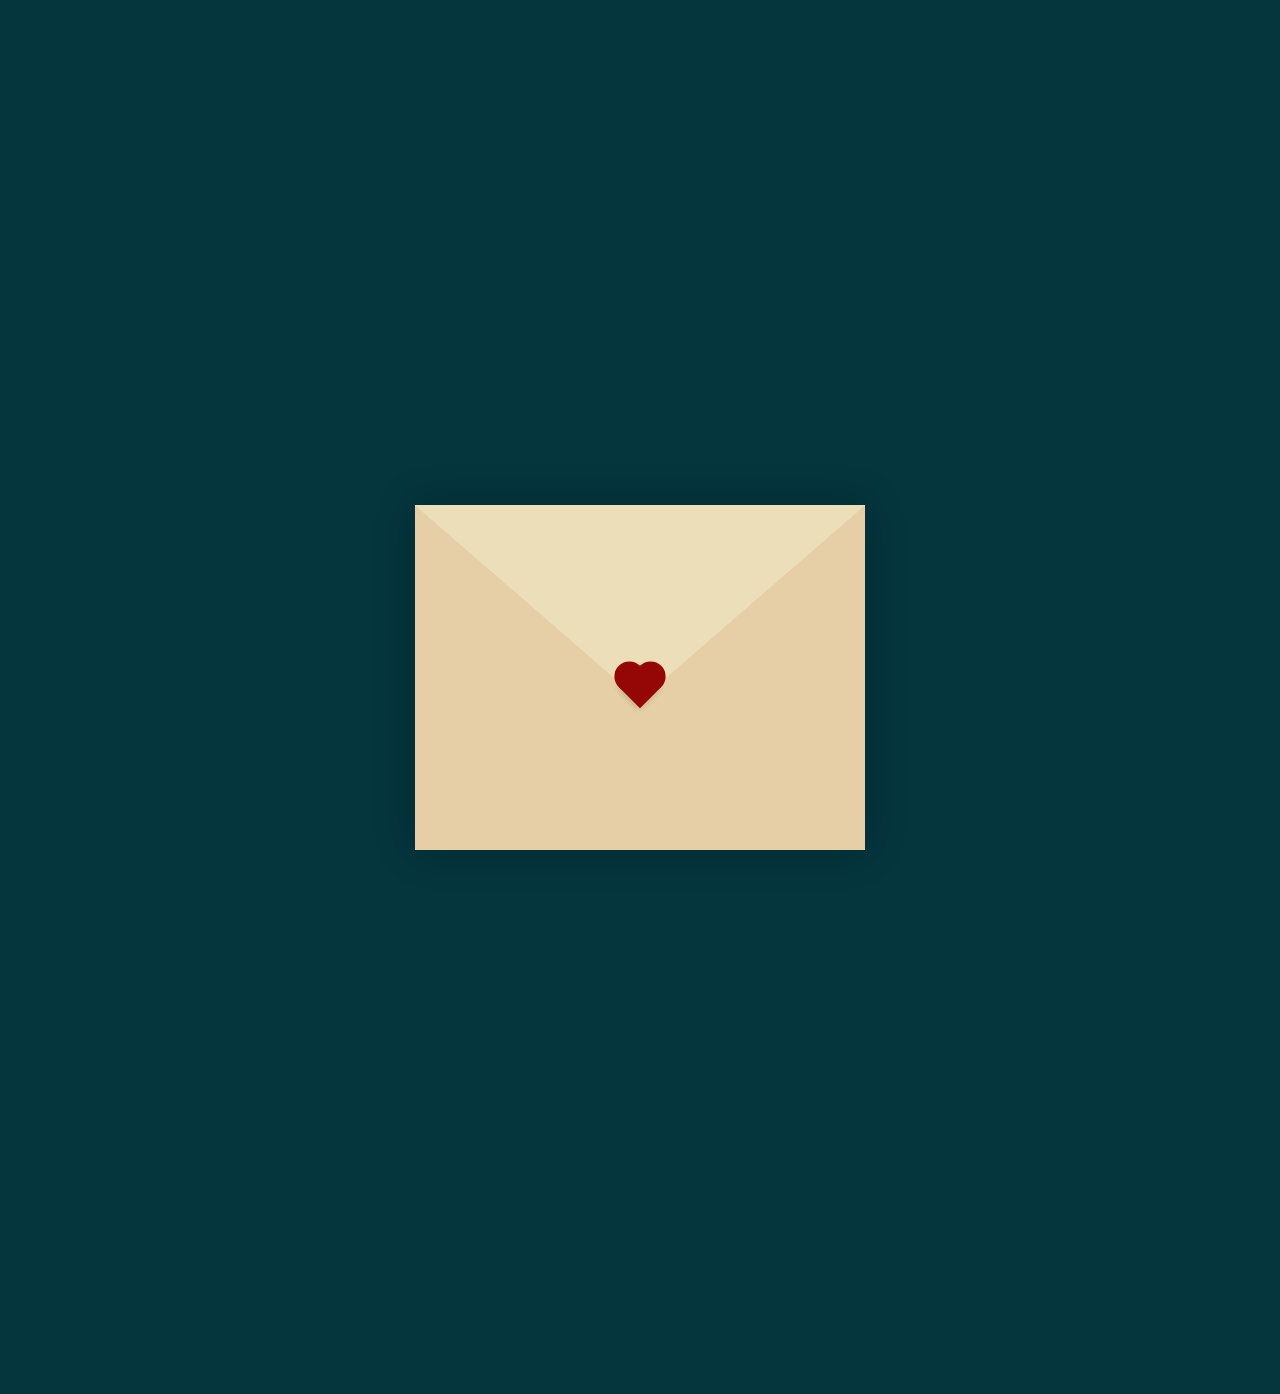
==== envelope.html @ cc3a4aa4 "new page" ====
<!DOCTYPE html>
<html lang="en">
<head>
    <meta charset="UTF-8">
    <meta http-equiv="X-UA-Compatible" content="IE=edge">
    <meta name ```html
="viewport" content="width=device-width, initial-scale=1.0">
    <title>CSS Envelope + Letter (Open/Close on Click)</title>
    <style>
        :root {
            --primary: #fff;
            --bg-color: rgb(5, 53, 61);
            --bg-envelope-color: #f5edd1;
            --envelope-tab: #ecdeb8;
            --envelope-cover: #e6cfa7;
            --shadow-color: rgba(0, 0, 0, 0.2);
            --txt-color: #444;
            --heart-color: #950606; /* Heart color */
        }

        body {
            margin: 0;
            padding: 0;
            box-sizing: border-box;
            background: var(--bg-color);
            display: flex;
            align-items: flex-end; /* Align items to the bottom */
            justify-content: center;
            height: 100vh; /* Full height */
        }

        .container {
            display: grid;
            place-items: center;
            padding-bottom: 50px; /* Adjust this value to move the envelope up from the bottom */
        }

        .container > .envelope-wrapper {
            background: var(--bg-envelope-color);
            box-shadow: 0 0 40px var(--shadow-color);
        }

        .envelope-wrapper > .envelope {
            position: relative;
            width: 450px; /* Increased width */
            height: 345px; /* Increased height */
        }

        .envelope-wrapper > .envelope::before {
            content: "";
            position: absolute;
            top: 0;
            z-index: 2;
            border-top: 195px solid var(--envelope-tab); /* Increased size */
            border-right: 225px solid transparent; /* Increased size */
            border-left: 225px solid transparent; /* Increased size */
            transform-origin: top;
            transition: all 0.5s ease-in-out 0.7s;
        }

        .envelope-wrapper > .envelope::after {
            content: "";
            position: absolute;
            z-index: 1; /* Lower z-index to place it behind the letter */
            width: 0px;
            height: 0px;
            border-top: 195px solid transparent; /* Increased size */
            border-right: 225px solid var(--envelope-cover); /* Increased size */
            border-bottom: 150px solid var(--envelope-cover); /* Increased size */
            border-left: 225px solid var(--envelope-cover); /* Increased size */
        }

        .envelope > .letter {
            position: absolute;
            left: 50%; /* Center the letter */
            bottom: 20px; /* Position it inside the envelope */
            width: 80%; /* Adjusted width */
            height: auto; /* Adjusted height */
            background: var(--primary);
            text-align: center;
            transition: all 1s ease-in-out;
            box-shadow: 0 0 5px var(--shadow-color);
            padding: 30px 15px; /* Increased padding */
            transform: translateX(-50%) translateY(100%); /* Hide the letter initially */
            opacity: 0; /* Initially hidden */
            z-index: 2; /* Default z-index for the letter */
        }

        .envelope > .letter > .text {
            font-family: 'Gill Sans', 'Gill Sans MT', Calibri, 'Trebuchet MS', sans-serif;
            color: var(--txt-color);
            text-align: left;
            font-size: 15px; /* Increased font size */
        }

        .heart {
            position: absolute;
            top: 50%;
            left: 50%;
            width: 30px; /* Increased size */
            height: 30px; /* Increased size */
            background: var(--heart-color);
            z-index: 4;
            transform: translate(-50%, -20%) rotate(45deg); /* Start rotated */
            transition: transform 0.5s ease-in-out;
            box-shadow: 0 1px 6px var(--shadow-color);
            cursor: pointer;
        }

        .heart:before,
        .heart:after {
            content: "";
            position: absolute;
            width: 30px; /* Increased size */
            height: 30px; /* Increased size */
            background-color: var(--heart-color);
            border-radius: 50%;
        }

        .heart:before {
            top: -15px;
        }

        .heart:after {
            right:  15px; /* Adjusted for heart shape */
        }

        .flap > .envelope::before {
            transform: rotateX(180deg);
            z-index: 0;
        }

        .flap > .envelope::after {
            transform: translateY(0); /* Reset to show the envelope cover correctly */
        }

        .flap > .envelope > .letter {
            transform: translateX(-50%) translateY(-30%); /* Show the letter higher above the envelope */
            opacity: 1; /* Make the letter visible when opened */
            transition-delay: 1s;
            z-index: 3; /* Ensure the letter is on top */
        }

        .flap > .heart {
            transform: rotate(90deg); /* Rotate heart to upright position */
            transition-delay: 0.4s;
        }
    </style>
</head>
<body>
    <div class="container">
        <div class="envelope-wrapper">
            <div class="envelope">
                <div class="letter">
                    <div class="text">
                        <h2>Dear Boyfriend,</h2>
                        <p>
                            When I first get to know you. I knew this is not temporary. I thought i would be good friends with you lifelong.
                            But I got the best life partner. I know from the first moment you were a nice guy but i didn't know you would be mine.
                            Then when you said that you like me. First time a guy told me sincerely with pure intention. I don't know when started to like you. But I know I like you the way you care the way you love.
                            Even though i didn't find you attractive in the beginning 😂 (joke by side) now i can not even imagine a life without you. By day and day i fell in love you. i was scared i would lose you.
                            You clearly deserve the best. i didn't know if i'm the right one but i will try best for being a good girlfriend for you and will get better. I wanted to be clear myself in my head before committing a relationship with you.
                            I wanna be confident that we will go through all the time. The first time i saw you i knew i like you. THen when you came to my birthday i was the luckiest. No one did that much for me in my life. you are the best gift i got for my 20 birthday,
                            i knew it's more than friends but i denied it in front of you. Now you are my boyfriend and i will always love you now and in future. No matter what happen i will always be with you.

                            You are the one. The only. My everything
                        </p>
                    </div>
                </div>
                <div class="heart"></div>
            </div>
        </div>
    </div>
    <script>
        const envelope = document.querySelector('.envelope-wrapper');
        const heart = document.querySelector('.heart');
        heart.addEventListener('click', () => {
            envelope.classList.toggle('flap');
        });
    </script>
</body>
</html>
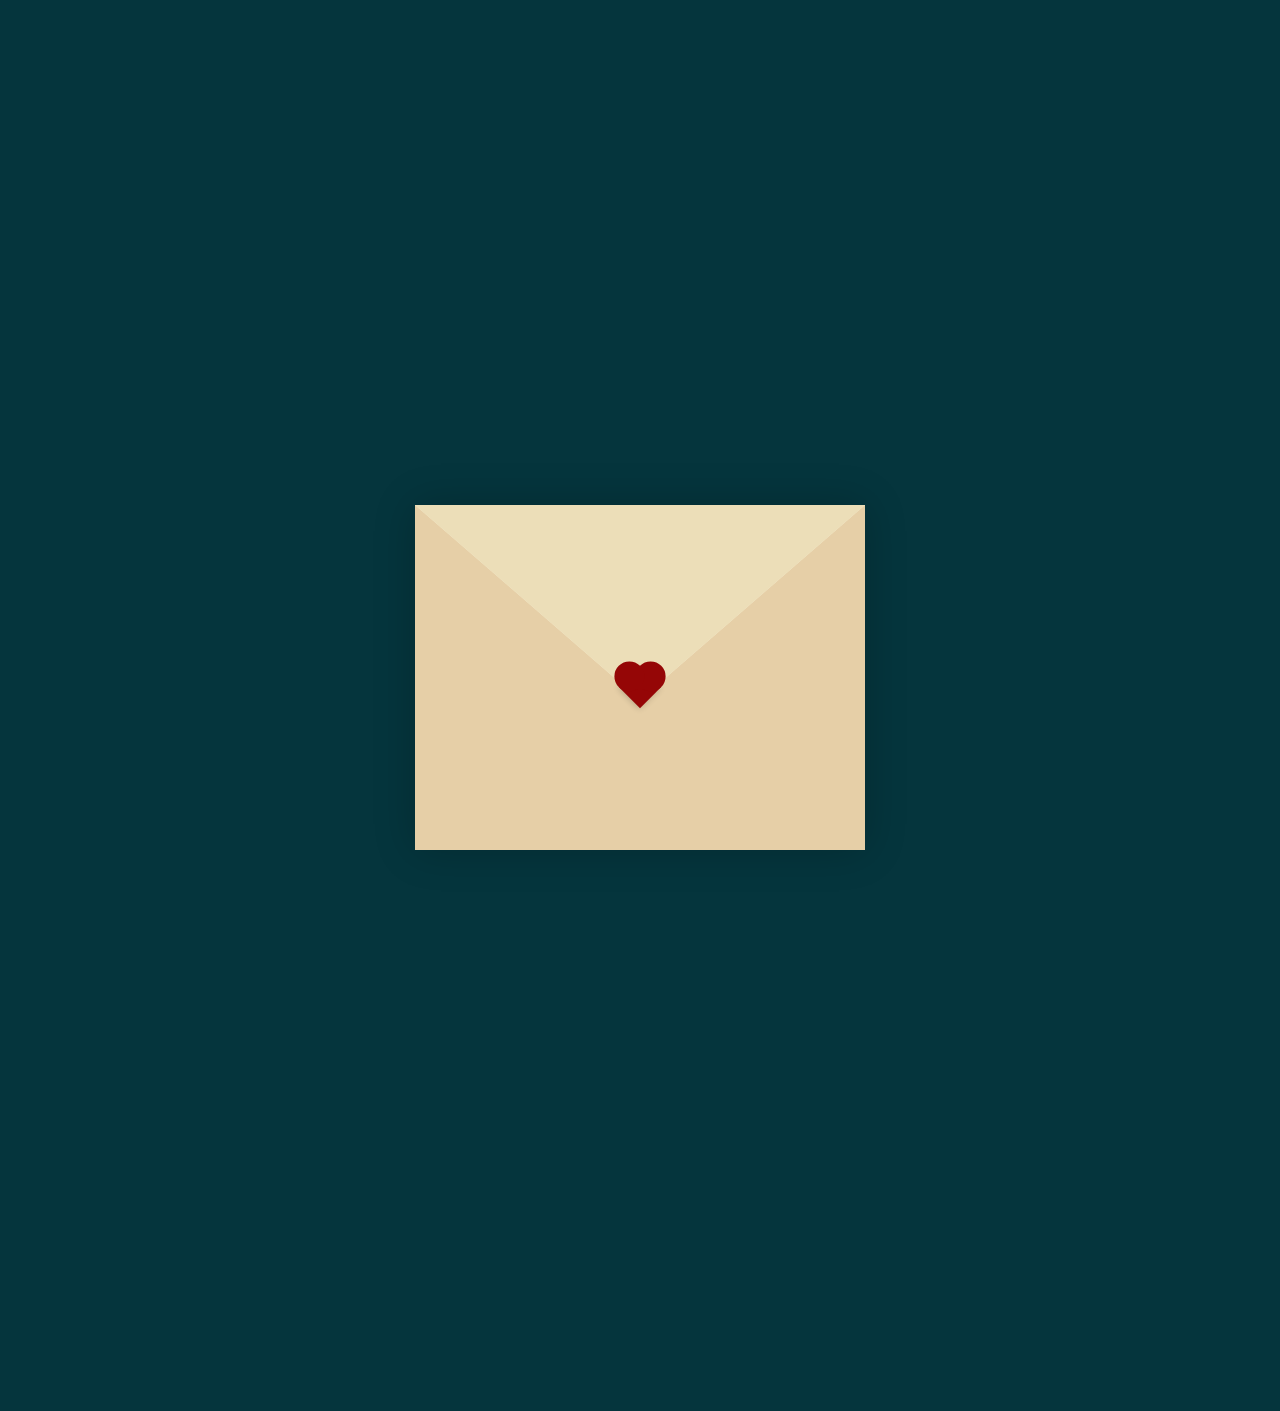
==== commit eae9c456: "changed the text" ====
--- a/envelope.html
+++ b/envelope.html
@@ -155,15 +155,14 @@
                     <div class="text">
                         <h2>Dear Boyfriend,</h2>
                         <p>
-                            When I first get to know you. I knew this is not temporary. I thought i would be good friends with you lifelong.
-                            But I got the best life partner. I know from the first moment you were a nice guy but i didn't know you would be mine.
-                            Then when you said that you like me. First time a guy told me sincerely with pure intention. I don't know when started to like you. But I know I like you the way you care the way you love.
-                            Even though i didn't find you attractive in the beginning 😂 (joke by side) now i can not even imagine a life without you. By day and day i fell in love you. i was scared i would lose you.
-                            You clearly deserve the best. i didn't know if i'm the right one but i will try best for being a good girlfriend for you and will get better. I wanted to be clear myself in my head before committing a relationship with you.
-                            I wanna be confident that we will go through all the time. The first time i saw you i knew i like you. THen when you came to my birthday i was the luckiest. No one did that much for me in my life. you are the best gift i got for my 20 birthday,
-                            i knew it's more than friends but i denied it in front of you. Now you are my boyfriend and i will always love you now and in future. No matter what happen i will always be with you.
+                            From the moment I first met you, I knew this connection was not just temporary. I thought a lifelong friendship, but little did I know that I would find my best life partner in you.
+                            From the very first moment, I saw your kindness, but I never thought that you would become mine. When you expressed your feelings for me, it was the first time a guy had ever told me he liked me with such sincerity and pure intention. I don't know exactly when I started to like you, but I know I admire the way you care and love.
+                            I didn’t find you attractive at first 😂 (just a little joke!),but now I can’t imagine my life without you. With each passing day, I fell deeper in love with you. You truly deserve the best, and while I wasn’t sure if I was the right one for you, I am committed to being the best girlfriend I can be and to continually improve myself.
+                            I wanted to ensure clarity in my own heart before fully committing to our relationship. I want to be confident that we can navigate life together, no matter what challenges we face.
+                            I realized that my feelings for you were more than just friendship, even if I tried to deny it at the time. Now that you are my boyfriend, I will always love you now and in the future. No matter what happens, I will always stand by your side.
 
-                            You are the one. The only. My everything
+                            <br><br>You are the one. The only. My everything.
+
                         </p>
                     </div>
                 </div>
